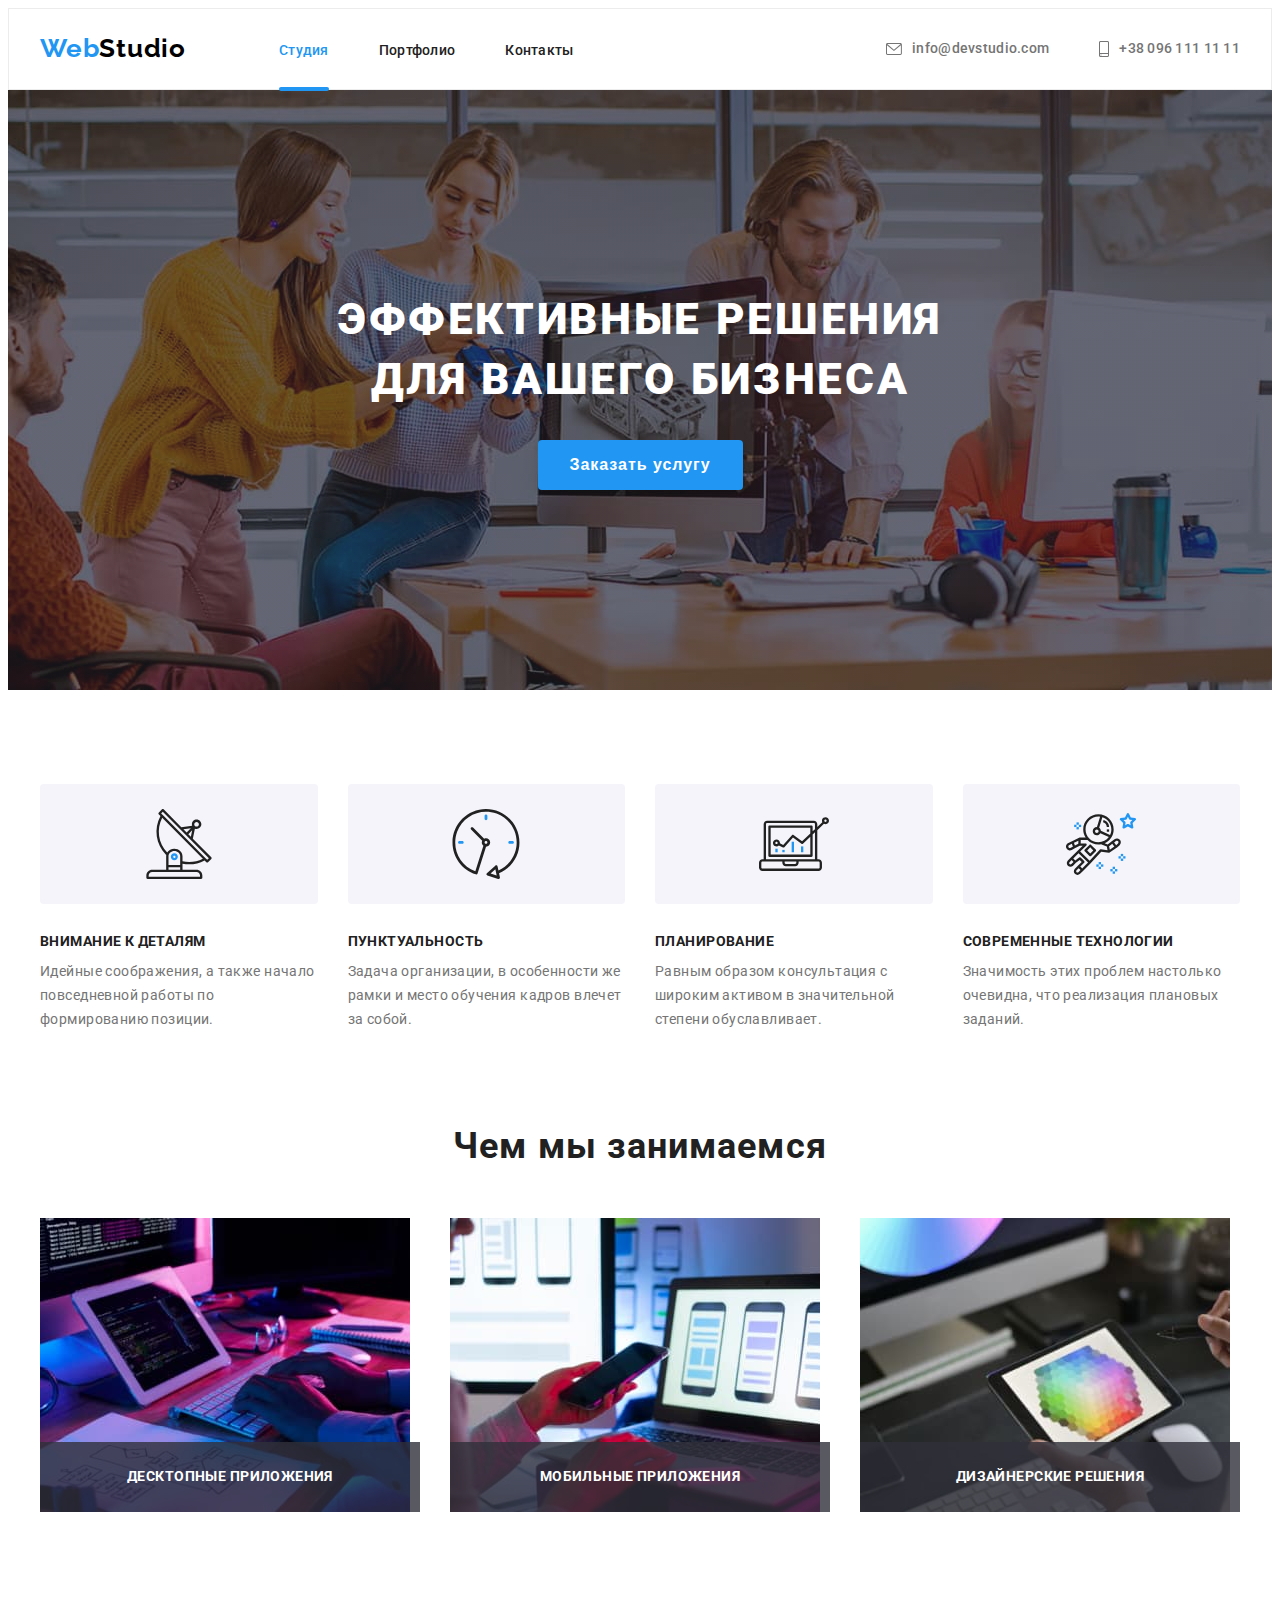
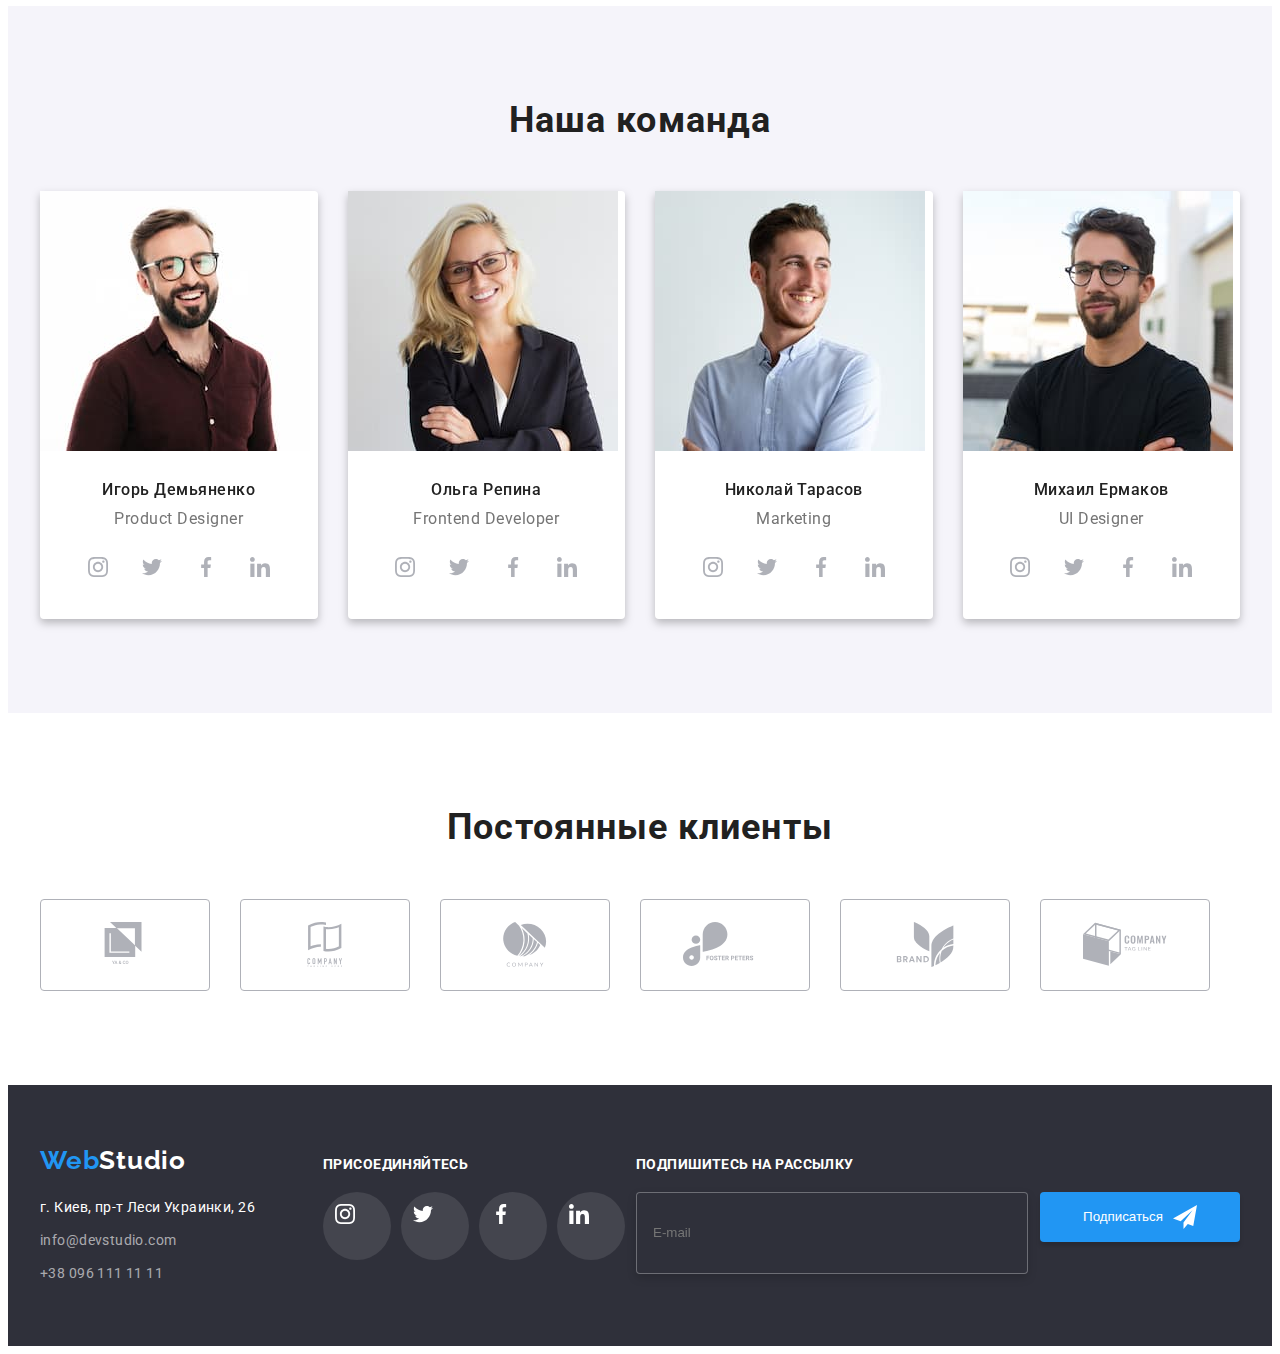
==== index.html @ 734fd3cb "added BEM" ====
<!DOCTYPE html>
<html lang="ru">
<head>
    <meta charset="UTF-8">
    <meta http-equiv="X-UA-Compatible" content="IE=edge">
    <meta name="viewport" content="width=, initial-scale=1.0">
    <title>WebStudio</title>
    <link rel="preconnect" href="https://fonts.gstatic.com">
    <link href="https://fonts.googleapis.com/css2?family=Raleway:wght@700&family=Roboto:wght@400;500;700;900&display=swap"
        rel="stylesheet">
    <link rel="stylesheet" href="https://cdnjs.cloudflare.com/ajax/libs/modern-normalize/1.0.0/modern-normalize.min.css"
        integrity="sha512-ISS7cAi1PEhQ8jnbJpJZMd29NlhNj4AWYyLOSp2CE/CsHxTCu+r+t0D2yoJudVrd0/8fTVPUVDzY5Tvli75u/g=="
        crossorigin="anonymous" />
    <link rel="stylesheet" href="./css/styles.css">
</head>
<body>
    <header class="header">
        <div class="container header-top">
            <!--top line bg-->
            <nav class="header-nav">
                <!--WebStudio-->
            
                <a class="logo accent-logo" href="./index.html">Web<span class="second-accent-logo">Studio</span></a>

            
                <!--Menu Nav-->
                <ul class="menu-nav">
                  <li class="menu-nav__item">
                    <a class="menu-nav__link active" href="./index.html">Студия</a>
                  </li>
                  <li class="menu-nav__item">
                    <a class="menu-nav__link" href="./portfolio.html">Портфолио</a>
                  </li>
                  <li class="menu-nav__item">
                    <a class="menu-nav__link" href="https://www.google.com">Контакты</a>
                  </li>
                </ul>
            
            </nav>
            
            <!-- contacts section -->
            <ul class="contacts__list">
                <li class="contacts__item">
                    <a class="contacts__link" href="mailto:info@devstudio.com"><svg class="contacts__icon" width="16" height="12">
                        <use href="./symbol-defs.svg#icon-mail"></use></svg>info@devstudio.com</a>
                </li>
                <li class="contacts__item">
                    <a class="contacts__link" href="tel:+38096111111"><svg class="contacts__icon" width="10" height="16">
                        <use href="./symbol-defs.svg#icon-smartphone"></use>
                    </svg>+38 096 111 11 11</a>
                </li>
            </ul>

        </div>

    </header>
   <main>

    <!-- top section hero-->

        <section class="hero__background">
            <div class="container hero">
                <h1 class="hero__titel">
                    Эффективные решения<br> для вашего бизнеса
                </h1>
                <button class="hero__btn" data-modal-open>Заказать услугу</button>

            </div>
        </section>

    <!-- features -->

        <section class="section">
            <div class="container">
                <h2 class="visually-hidden">
                                Особенности
                            </h2>

                <ul class="features__list">
                    <li class="features__item antenna">
                        <h3 class="features__title">
                            Внимание к деталям
                        </h3>
                        <p class="features__text">
                            Идейные соображения, а также начало повседневной работы по формированию позиции.
                        </p>
                    </li>
                    <li class="features__item clock">
                        <h3 class="features__title">
                            Пунктуальность
                        </h3>
                        <p class="features__text">
                            Задача организации, в особенности же рамки и место обучения кадров влечет за собой.
                        </p>
                    </li>
                    <li class="features__item diagram">
                        <h3 class="features__title">
                            Планирование
                        </h3>
                        <p class="features__text">
                            Равным образом консультация с широким активом в значительной степени обуславливает.
                        </p>
                    </li>
                    <li class="features__item astronaut">
                        <h3 class="features__title">
                            Современные технологии
                        </h3>
                        <p class="features__text">
                            Значимость этих проблем настолько очевидна, что реализация плановых заданий.
                        </p>
                    </li>
                </ul>
            </div>
        </section>

    <!-- occupation -->

        <section class="occupation">
            <div class="container">
                <h2 class="section-title">
                    Чем мы занимаемся
                </h2>
                <ul class="occupation__list">
                    <li class="occupation__item">
                        <img src="./images/box-1.jpg" alt="Десктопные приложения" width="370" height="294">
                        <p class="occupation__text">Десктопные приложения</p>
                    </li>
                    <li class="occupation__item">
                        <img src="./images/box-2.jpg" alt="Мобильные приложения" width="370" height="294">
                        <p class="occupation__text">Мобильные приложения</p>
                    </li>
                    <li class="occupation__item">
                        <img src="./images/box-3.jpg" alt="Дизайнерские решения" width="370" height="294">
                        <p class="occupation__text">Дизайнерские решения</p>
                    </li>
                </ul>

            </div>
        </section> 

     <!-- our team -->

        <section class="our-team section">
            <div class="container">
                <h2 class="section-title">
                    Наша команда
                </h2>
                <ul class="our-team__list">
                    <li class="our-team__item">
                        <img src="./images/img.jpg" alt="Игорь Демьяненко Product Designer" width="270" height="260">
                        <h3 class="our-team__title">
                            Игорь Демьяненко
                        </h3>
                        <p class="our-team__text">
                            Product Designer
                        </p>
                        <ul class="social__list">
                            <li class="social__item"> <a class="social__link" href="#"><svg class="social__icon">
                                        <use href="./symbol-defs.svg#icon-instagram"></use>
                                    </svg></a></li>
                            <li class="social__item"> <a class="social__link" href="#"><svg class="social__icon">
                                        <use href="./symbol-defs.svg#icon-twitter"></use>
                                    </svg></a></li>
                            <li class="social__item"> <a class="social__link" href="#"><svg class="social__icon">
                                        <use href="./symbol-defs.svg#icon-facebook"></use>
                                    </svg></a></li>
                            <li class="social__item"> <a class="social__link" href="#"><svg class="social__icon">
                                        <use href="./symbol-defs.svg#icon-linkedin"></use>
                                    </svg></a></li>
                        </ul>
                    </li>
                    <li class="our-team__item">
                        <img src="./images/img(1).jpg" alt="Ольга Репина Frontend Developer" width="270" height="260">
                        <h3 class="our-team__title">
                            Ольга Репина
                        </h3>
                        <p class="our-team__text">
                            Frontend Developer
                        </p>
                        <ul class="social__list">
                            <li class="social__item"> <a class="social__link" href="#"><svg class="social__icon">
                                        <use href="./symbol-defs.svg#icon-instagram"></use>
                                    </svg></a></li>
                            <li class="social__item"> <a class="social__link" href="#"><svg class="social__icon">
                                        <use href="./symbol-defs.svg#icon-twitter"></use>
                                    </svg></a></li>
                            <li class="social__item"> <a class="social__link" href="#"><svg class="social__icon">
                                        <use href="./symbol-defs.svg#icon-facebook"></use>
                                    </svg></a></li>
                            <li class="social__item"> <a class="social__link" href="#"><svg class="social__icon">
                                        <use href="./symbol-defs.svg#icon-linkedin"></use>
                                    </svg></a></li>
                        </ul>
                    </li>
                    <li class="our-team__item">
                        <img src="./images/img(2).jpg" alt="Николай Тарасов Marketing" width="270" height="260">
                        <h3 class="our-team__title">
                            Николай Тарасов
                        </h3>
                        <p class="our-team__text">
                            Marketing
                        </p>
                        <ul class="social__list">
                            <li class="social__item"> <a class="social__link" href="#"><svg class="social__icon">
                                        <use href="./symbol-defs.svg#icon-instagram"></use>
                                    </svg></a></li>
                            <li class="social__item"> <a class="social__link" href="#"><svg class="social__icon">
                                        <use href="./symbol-defs.svg#icon-twitter"></use>
                                    </svg></a></li>
                            <li class="social__item"> <a class="social__link" href="#"><svg class="social__icon">
                                        <use href="./symbol-defs.svg#icon-facebook"></use>
                                    </svg></a></li>
                            <li class="social__item"> <a class="social__link" href="#"><svg class="social__icon">
                                        <use href="./symbol-defs.svg#icon-linkedin"></use>
                                    </svg></a></li>
                        </ul>
                    </li>
                    <li class="our-team__item">
                        <img src="./images/img(3).jpg" alt="Михаил Ермаков UI Designer" width="270" height="260">
                        <h3 class="our-team__title">
                            Михаил Ермаков
                        </h3>
                        <p class="our-team__text">
                            UI Designer
                        </p>
                        <ul class="social__list">
                            <li class="social__item"> <a class="social__link" href="#"><svg class="social__icon">
                                        <use href="./symbol-defs.svg#icon-instagram"></use>
                                    </svg></a></li>
                            <li class="social__item"> <a class="social__link" href="#"><svg class="social__icon">
                                        <use href="./symbol-defs.svg#icon-twitter"></use>
                                    </svg></a></li>
                            <li class="social__item"> <a class="social__link" href="#"><svg class="social__icon">
                                        <use href="./symbol-defs.svg#icon-facebook"></use>
                                    </svg></a></li>
                            <li class="social__item"> <a class="social__link" href="#"><svg class="social__icon">
                                        <use href="./symbol-defs.svg#icon-linkedin"></use>
                                    </svg></a></li>
                        </ul>
                    </li>
                </ul>
            </div>

        </section>

        <!-- Regular customers -->
        <section class="section">
            <div class="container">
                <h2 class="section-title">
                    Постоянные клиенты
                </h2>
                <ul class="customers__list">
                    <li class="customers__item">
                        <a class="customers__link" href="#">
                            <svg class="customers__logo">
                                <use href="./symbol-defs.svg#icon-logo1"></use>
                            </svg>
                        </a>
                    </li>
                    <li class="customers__item">
                        <a class="customers__link" href="#">
                            <svg class="customers__logo">
                                <use href="./symbol-defs.svg#icon-logo2"></use>
                            </svg>
                        </a>
                    </li>
                    <li class="customers__item">
                        <a class="customers__link" href="#">
                            <svg class="customers__logo">
                                <use href="./symbol-defs.svg#icon-logo3"></use>
                            </svg>
                        </a>
                    </li>
                    <li class="customers__item">
                        <a class="customers__link" href="#">
                            <svg class="customers__logo">
                                <use href="./symbol-defs.svg#icon-logo4"></use>
                            </svg>
                        </a>
                    </li>
                    <li class="customers__item">
                        <a class="customers__link" href="#">
                            <svg class="customers__logo">
                                <use href="./symbol-defs.svg#icon-logo5"></use>
                            </svg>
                        </a>
                    </li>
                    <li class="customers__item">
                        <a class="customers__link" href="#">
                            <svg class="customers__logo">
                                <use href="./symbol-defs.svg#icon-logo6"></use>
                            </svg>
                        </a>
                    </li>

                    
                </ul>
            </div>

        </section>

   </main>

   <footer class="footer">

        <div class="footer-line container">
            <div class="footer-left-side  footer-calc">
              <div class="bottom-section footer-calc">
                <a class="logo logo-bottom accent-logo" href="./index.html">Web<span
                    class="second-accent-logofooter">Studio</span></a>
            
                <address>
                  <ul class="address__list">
                    <li class="footer__item address-style">г. Киев, пр-т Леси Украинки, 26</li>
                    <li class="footer__item">
                      <a class="footer__link" href="mailto:info@devstudio.com">info@devstudio.com</a>
                    </li>
                    <li class="footer__item">
                      <a class="footer__link" href="tel:+38096111111">+38 096 111 11 11</a>
                    </li>
                  </ul>
                </address>
              </div>
              <div class="footer-calc">
                <h3 class="join-titel">присоединяйтесь</h3>
                <ul class="footer-social__list">
                  <li class="footer-social__item"> <a class="footer-social__link" href="#"><svg class="footer-social__icon">
                        <use href="./symbol-defs.svg#icon-instagram"></use>
                      </svg></a></li>
                  <li class="footer-social__item"> <a class="footer-social__link" href="#"><svg class="footer-social__icon">
                        <use href="./symbol-defs.svg#icon-twitter"></use>
                      </svg></a></li>
                  <li class="footer-social__item"> <a class="footer-social__link" href="#"><svg class="footer-social__icon">
                        <use href="./symbol-defs.svg#icon-facebook"></use>
                      </svg></a></li>
                  <li class="footer-social__item"> <a class="footer-social__link" href="#"><svg class="footer-social__icon">
                        <use href="./symbol-defs.svg#icon-linkedin"></use>
                      </svg></a></li>
                </ul>
              </div>
            </div>
            <div class="footer-calc">
              <p class="footer-right-side__title">Подпишитесь на рассылку</p>
              <form class="footer__form">
                <input class="footer__input" type="text" placeholder="E-mail">
                <button class="footer__btn" type="submit">Подписаться<svg class="footer__btn-svg">
                  <use href="./symbol-defs.svg#icon-icon-send"></use>
                </svg></button>
              </form>
            </div>
        </div>

   </footer>

<div class="backdrop is-hidden" data-modal>
  <div class="modal">
    <button class="modal__btn-close" type="button" data-modal-close>
      <svg class="modal__btn-svg">
      <use href="./symbol-defs.svg#icon-close-black"></use>
    </svg></button>
    <form class="modal__form" action="#">
      <p class="modal__head">
        Оставьте свои данные, мы вам перезвоним
      </p>
      <label class="modal__item">
        Имя
        <span class="modal__item-box">
          <input type="text" class="modal__input" name="user-name">
          <svg class="modal__icon">
            <use href="./symbol-defs.svg#person"></use>
          </svg>
        </span>
      </label>
      <label class="modal__item">
        Телефон
        <span class="modal__item-box">
          <input type="tel" class="modal__input" name="user-phone">
          <svg class="modal__icon">
            <use href="./symbol-defs.svg#phone"></use>
          </svg>
        </span>
      </label>
      <label class="modal__item">
        Почта
        <span class="modal__item-box">
          <input type="email" class="modal__input" name="user-email">
          <svg class="modal__icon">
            <use href="./symbol-defs.svg#email"></use>
          </svg>
        </span>
      </label>
      <label class="modal__item">
        Комментарий
        <textarea name="user-message" class="modal__message" placeholder="Введите текст"></textarea>
      </label>
      <input type="checkbox" class="modal__term visually-hidden" id="user-policy" name="user-policy">
      <label for="user-policy" class="modal__term-desc">
        Соглашаюсь с рассылкой и принимаю &nbsp; <a class="modal__term-link" href="#">Условия договора</a>
      </label>
      <button type="submit" class="modal__submit-btn">Отправить</button>

    </form>
  </div>

</div>
   
<script src="./js/modal.js"></script>
</body>
</html>
---- css/styles.css ----
:root {
  --primary-text-color: #757575;
  --title-text-color: #212121;
  --accent-color: #2196f3;
  --primary-white-color: #ffffff;
  --cubic: cubic-bezier(0.4, 0, 0.2, 1);
}
/* font-family: "Raleway", sans-serif;
font-family: "Roboto", sans-serif; */

body {
  font-family: Roboto;
  background-color: var(--primary-white-color);
  color: var(--primary-text-color);
  text-decoration: none;
}
img {
  display: block;
  max-width: 100%;
  height: auto;
}

h1,
h2,
h3,
h4,
h5,
h6 {
  color: var(--title-text-color);
  margin: 0;
}

p {
  margin: 0;
}

ul {
  margin: 0;
  padding: 0;
}

.container {
  margin: 0 auto;
  width: 1200px;
  padding-left: 15px;
  padding-right: 15px;
}
.section {
  padding: 94px 0px;
}
.section-title {
  margin: 0px 0px 50px;
  font-weight: bold;
  font-size: 36px;
  line-height: 1.16;
  text-align: center;
  letter-spacing: 0.03em;
}

.visually-hidden {
  position: absolute !important;
  clip: rect(1px 1px 1px 1px); /* IE6, IE7 */
  clip: rect(1px, 1px, 1px, 1px);
  padding: 0 !important;
  border: 0 !important;
  height: 1px !important;
  width: 1px !important;
  overflow: hidden;
}

/*======== site header ===========*/
.header {
  border: 1px solid #ececec;
}

.header-nav {
  display: flex;
  justify-self: start;
  align-items: center;
  padding: 24px 0px;
}

.header-top {
  display: flex;
  justify-content: space-between;
}

.logo {
  text-align: center;
  margin-right: 93px;
  font-family: "Raleway", sans-serif;
  font-weight: bold;
  font-size: 26px;
  line-height: 1.2;
  letter-spacing: 0.03em;
  color: #000000;
  text-decoration: none;
}

.accent-logo {
  color: var(--accent-color);
}
.second-accent-logo {
  color: #000000;
}
.menu-nav {
  display: flex;

  padding: 0px;
  text-decoration: none;
  list-style-type: none;
}
.menu-nav__item {
  margin-right: 50px;
}
.menu-nav__item:last-child {
  margin-right: 0;
}

.menu-nav__link {
  position: relative;
  color: var(--title-text-color);
  text-decoration: none;
  cursor: pointer;
  font-weight: 500;
  font-size: 14px;
  line-height: 1.14;
  letter-spacing: 0.02em;
  text-decoration: none;
  transition: color 250ms var(--cubic);
}
.menu-nav .menu-nav__link:active {
  color: var(--accent-color);
}
.menu-nav .menu-nav__link:focus {
  color: var(--accent-color);
}

.menu-nav__link:hover {
  color: var(--accent-color);
}

.active {
  color: var(--accent-color);
}
.active::after {
  position: absolute;
  left: 0;
  bottom: -33px;
  content: "";
  display: block;
  width: 100%;
  height: 4px;
  border-radius: 2px;
  background-color: var(--accent-color);
}
/*============ contacts section ============*/

.contacts__list {
  display: flex;
  justify-content: flex-end;
  list-style-type: none;
  padding: 32px 0px;
}

.contacts__item {
  margin-left: 50px;
}
.contacts__item:first-child {
  margin-left: 0;
}

.contacts__link {
  display: flex;
  justify-content: center;
  align-items: center;
  font-weight: 500;
  font-size: 14px;
  line-height: 1.14;
  letter-spacing: 0.02em;
  text-decoration: none;
  cursor: pointer;
  color: var(--primary-text-color);
  transition: color 250ms var(--cubic);
}

.contacts__link:focus,
.contacts__link:hover {
  color: var(--accent-color);
}

.contacts__link:focus svg,
.contacts__link:hover svg {
  fill: var(--accent-color);
}

.contacts__icon {
  fill: var(--primary-text-color);
  margin-right: 10px;
}
.contacts-item:focus,
.contacts-item:hover .contacts__icon {
  fill: var(--accent-color);
}
.contacts__icon:focus,
.contacts__icon:hover {
  fill: var(--accent-color);
}
/*============= MAIN =================*/
/*=========== top section ==========*/

.hero__background {
  background-color: #2f303a;
  max-width: 1600px;
  max-height: 600px;
  background-image: linear-gradient(
      rgba(47, 48, 58, 0.4),
      rgba(47, 48, 58, 0.4)
    ),
    url("../images/Img-body.jpg");
  background-repeat: no-repeat;
  margin: 0 auto;
  background-position: center;
}

.hero {
  text-align: center;
  padding-top: 200px;
  padding-bottom: 200px;
}
.hero__titel {
  margin-bottom: 30px;
  text-align: center;
  font-weight: 900;
  font-size: 44px;
  line-height: 1.36;
  color: var(--primary-white-color);
  letter-spacing: 0.06em;
  text-transform: uppercase;
}
/*================ button ==============*/

.hero__btn {
  display: block;
  text-align: center;
  font-weight: bold;
  font-size: 16px;
  margin: 0 auto;
  padding: 10px 32px;
  border: 0px;
  border-radius: 4px;
  line-height: 1.9;
  letter-spacing: 0.06em;
  color: var(--primary-white-color);
  background: var(--accent-color);
  box-shadow: 0px 4px 4px rgba(0, 0, 0, 0.15);
  letter-spacing: 0.06em;
  transition: background-color 250ms var(--cubic);
}

.hero__btn:hover {
  background: #188ce8;
  box-shadow: 0px 4px 4px rgba(0, 0, 0, 0.15);
  border-radius: 4px;
}

/*============ features =============*/

/* hide title */

.features__list {
  display: flex;
  flex-wrap: wrap;
  list-style-type: none;
  margin-left: -30px;
}

.features__item {
  margin-left: 30px;
  flex-basis: calc((100% - 120px) / 4);
}

.features__item::before {
  display: block;
  content: "";
  height: 120px;
  margin-bottom: 30px;
  background-size: contain;
  background-repeat: no-repeat;
  background-position: center;
  background-color: #f5f4fa;
  border-radius: 4px;
  background-size: 70px;
}
.antenna::before {
  background-image: url("../images/antenna.svg");
}
.clock::before {
  background-image: url("../images/clock.svg");
}
.diagram::before {
  background-image: url("../images/diagram.svg");
}
.astronaut::before {
  background-image: url("../images/astronaut.svg");
}

.features__title {
  font-weight: bold;
  font-size: 14px;
  line-height: 1.14;
  letter-spacing: 0.03em;
  text-transform: uppercase;
  margin-bottom: 10px;
}

.features__text {
  font-size: 14px;
  line-height: 1.71;
  letter-spacing: 0.03em;
}

/*========= occupation ==========*/

.occupation {
  margin-bottom: 94px;
}

.occupation__list {
  display: flex;
  flex-wrap: wrap;
  list-style-type: none;
  margin-left: -30px;
}

.occupation__item {
  position: relative;
  margin-left: 30px;
  flex-basis: calc((100% / 3) - 30px);
}
.occupation__text {
  position: absolute;
  bottom: 0;
  left: 0;
  padding-top: 27px;
  padding-bottom: 27px;
  width: 100%;
  color: var(--primary-white-color);
  background-color: rgba(47, 48, 58, 0.8);
  font-weight: 700;
  font-size: 14px;
  line-height: 1.14;
  text-align: center;
  letter-spacing: 0.03em;
  text-transform: uppercase;
}

/*============= our-team =============*/

.our-team {
  background: #f5f4fa;
}

.our-team__list {
  display: flex;
  flex-wrap: wrap;
  list-style-type: none;
  margin-left: -30px;
}

.our-team__item {
  text-align: center;
  margin-left: 30px;
  box-sizing: border-box;
  flex-basis: calc((100% / 4) - 30px);
  border-radius: 4px;
  filter: drop-shadow(0px 4px 4px rgba(0, 0, 0, 0.25));
  background: var(--primary-white-color);
}

.our-team__title {
  margin-top: 30px;
  text-align: center;
  font-weight: 500;
  font-size: 16px;
  line-height: 1.18;
  letter-spacing: 0.03em;
}

.our-team__text {
  margin-top: 10px;

  font-size: 16px;
  line-height: 1.18;
  letter-spacing: 0.03em;
}

/* social-link */

.social__list {
  display: flex;
  list-style: none;
  justify-content: center;
  margin-top: 16px;
  margin-bottom: 30px;
}

.social__item:not(:last-child) {
  margin-right: 10px;
}

.social__link {
  display: flex;
  justify-content: center;
  align-items: center;
  width: 44px;
  height: 44px;
  border-radius: 50%;
  transition: fill 250ms var(--cubic), background-color 250ms var(--cubic);
}

.social__link:focus,
.social__link:hover {
  background-color: var(--accent-color);
}

.social__link:focus svg,
.social__link:hover svg {
  fill: var(--primary-white-color);
}

.social__icon {
  width: 20px;
  height: 20px;
  fill: #afb1b8;
}

.social__icon:hover {
  fill: var(--primary-white-color);
}

/*=========== Regular customers ============*/

.customers__list {
  display: flex;
  list-style: none;
}

.customers__item {
  flex-basis: calc((100% / 6) - 30px);
  margin-left: 30px;
}

.customers__item:first-child {
  margin: 0;
}
.customers__link {
  outline: none;
  display: flex;
  justify-content: center;
  align-items: center;
  fill: #afb1b8;
  height: 90px;
  border: 1px solid #afb1b8;
  border-radius: 4px;
  transition: fill 250ms var(--cubic);
}

.customers__logo {
  width: 50%;
  height: 50%;
}

.customers__link:focus,
.customers__link:hover {
  fill: var(--accent-color);
  border-color: var(--accent-color);
  box-sizing: border-box;
  border-radius: 4px;
}

/*============= footer ==========*/

.footer {
  background: #2f303a;
}
.footer-calc {
  flex-basis: calc((100% - 30px) / 2);
}

.footer-line {
  display: flex;
  justify-content: space-between;
  align-items: baseline;
  padding-top: 60px;
  padding-bottom: 60px;
}
.footer-left-side {
  display: flex;
  justify-content: space-between;
  align-items: baseline;
}

.bottom-section {
  display: flex;
  flex-direction: column;
}

.logo-bottom {
  text-align: start;
  margin-bottom: 20px;
}

.second-accent-logofooter {
  color: var(--primary-white-color);
}

.address-style {
  font-style: normal;
  font-weight: normal;
  font-size: 14px;
  line-height: 1.71;
  letter-spacing: 0.03em;
  text-decoration: none;
  color: var(--primary-white-color);
}

.address__list {
  list-style-type: none;
}

.footer__item:not(:last-child) {
  margin-bottom: 9px;
}

.footer__link {
  font-size: 14px;
  line-height: 1.71;
  letter-spacing: 0.03em;
  color: rgba(255, 255, 255, 0.6);
  text-decoration: none;
  text-decoration-line: none;
  font-style: normal;
}

/*======= join ========*/

.join-titel {
  font-weight: bold;
  font-size: 14px;
  line-height: 16px;
  letter-spacing: 0.03em;
  text-transform: uppercase;

  color: var(--primary-white-color);
}

.footer-social__list {
  display: flex;
  list-style: none;
  margin-top: 20px;
  padding: 0;
}

.footer-social__item {
  display: flex;
  justify-content: center;
  align-items: center;
  margin-left: 10px;
}

.footer-social__item:first-child {
  margin-left: 0;
}

.footer-social__link {
  width: 44px;
  height: 44px;
  padding: 12px;
  background: rgba(255, 255, 255, 0.1);
  border-radius: 44px;
  transition: background-color 250ms var(--cubic);
}
.social-item-footer:first-child {
  margin-left: 0;
}
.footer-social__link:focus,
.footer-social__link:hover {
  border-radius: 44px;
  background-color: var(--accent-color);
}
.footer-social__icon {
  width: 20px;
  height: 20px;

  fill: var(--primary-white-color);
}

.footer-social__icon:hover {
  fill: var(--primary-white-color);
}

/* ======= footer-right-side ========== */

.footer-right-side__title {
  margin-bottom: 20px;
  font-weight: bold;
  font-size: 14px;
  line-height: 16px;
  letter-spacing: 0.03em;
  text-transform: uppercase;
  color: var(--primary-white-color);
}

.footer__form {
  display: flex;
}

.footer__input {
  width: 358px;
  height: 50px;
  padding: 15px 16px;
  margin-right: 12px;
  color: var(--primary-white-color);
  background: #2f303a;
  border: 1px solid rgba(255, 255, 255, 0.3);
  filter: drop-shadow(0px 4px 4px rgba(0, 0, 0, 0.15));
  border-radius: 4px;
}

.footer__btn {
  display: flex;
  justify-content: center;
  align-items: center;
  padding: 0;
  width: 200px;
  height: 50px;
  border: none;
  color: var(--primary-white-color);
  background: var(--accent-color);
  box-shadow: 0px 4px 4px rgba(0, 0, 0, 0.15);
  border-radius: 4px;
}
.footer__btn:focus,
.footer__btn:hover {
  background: #188ce8;
  box-shadow: 0px 4px 4px rgba(0, 0, 0, 0.15);
  border-radius: 4px;
}
.footer__btn-svg {
  width: 24px;
  height: 24px;
  margin-left: 10px;
}
/*=========== portfolio ==============*/
/*=========== portfolio ==============*/

.portfolio__list-btn {
  display: flex;
  flex-wrap: wrap;
  justify-content: center;
  list-style-type: none;
  margin-bottom: 40px;
}

.portfolio__item-btn:not(:last-child) {
  margin-right: 8px;
  transition: color 250ms var(--cubic), background-color 250ms var(--cubic);
}

.portfolio__button {
  padding: 6px 22px;
  border: 0px;
  border-radius: 4px;
  font-weight: 500;
  font-size: 16px;
  line-height: 1.62;
  letter-spacing: 0.03em;
  color: var(--title-text-color);
  background: #f5f4fa;
  cursor: pointer;
  transition: background-color 250ms var(--cubic);
}

.portfolio__button:focus,
.portfolio__button:hover {
  color: var(--primary-white-color);
  background-color: var(--accent-color);
  box-shadow: 0px 3px 1px rgba(0, 0, 0, 0.1), 0px 1px 2px rgba(0, 0, 0, 0.08),
    0px 2px 2px rgba(0, 0, 0, 0.12);
}

.portfolio-card__list {
  display: flex;
  flex-wrap: wrap;
  list-style-type: none;
  margin-right: -30px;
  margin-top: -30px;
}

.portfolio-card__item {
  margin-right: 30px;
  margin-top: 30px;
  flex-basis: calc((100% - 90px) / 3);
  background: var(--primary-white-color);
  border: 1px solid #eeeeee;
  box-sizing: border-box;
  cursor: pointer;
}

.portfolio-card__item:hover {
  border: 1px solid #eeeeee;
  box-sizing: border-box;
  box-shadow: 0px 1px 1px rgba(0, 0, 0, 0.12), 0px 4px 4px rgba(0, 0, 0, 0.06),
    1px 4px 6px rgba(0, 0, 0, 0.16);
}
.portfolio-card__link {
  text-decoration: none;
}

.portfolio-card__img-box {
  position: relative;
  overflow: hidden;
}

.portfolio-card__hidden-text {
  position: absolute;
  top: 0;
  left: 0;
  width: 100%;
  height: 100%;
  padding: 63px 24px;
  background: rgba(33, 150, 243, 0.9);
  font-weight: 400;
  font-size: 18px;
  line-height: 1.55;
  color: #ffffff;
  letter-spacing: 0.03em;
  transition: transform 250ms cubic-bezier(0.4, 0, 0.2, 1);
  transform: translatey(101%);
}
.portfolio-card__link:focus .portfolio-card__hidden-text,
.portfolio-card__link:hover .portfolio-card__hidden-text {
  transform: translatey(0);
}

.portfolio-card__title {
  margin-bottom: 4px;
  font-weight: bold;
  font-size: 18px;
  line-height: 2;
  letter-spacing: 0.06em;
}

.portfolio-card__text {
  font-size: 16px;
  line-height: 1.87;
  letter-spacing: 0.03em;
  color: var(--primary-text-color);
}

.portfolio-card__bottom-box {
  padding: 20px 24px;
}

/* ============== backdrop ================= */

.is-hidden {
  opacity: 0;
  visibility: hidden;
  pointer-events: none;
}

.backdrop {
  position: fixed;
  top: 0;
  left: 0;
  width: 100vw;
  height: 100vh;
  background-color: rgba(0, 0, 0, 0.2);
  transition: fill 250ms var(--cubic);
}

.modal {
  position: absolute;
  left: 50%;
  top: 50%;
  transform: translate(-50%, -50%);
  width: 528px;
  height: 580px;
  background-color: #ffffff;
}

.modal__btn-close {
  position: absolute;
  display: flex;
  justify-content: center;
  align-items: center;
  top: 8px;
  right: 8px;
  width: 30px;
  height: 30px;
  background-color: transparent;
  border-radius: 50%;
  border: 1px solid rgba(0, 0, 0, 0.1);
  cursor: pointer;
  padding: 0;
}

.modal__btn-close:hover {
  color: var(--accent-color);
}

.modal__btn-svg {
  width: 18px;
  height: 18px;
  fill: currentColor;
}

.modal__form {
  display: flex;
  flex-direction: column;
  padding: 40px;
}

.modal__head {
  font-weight: bold;
  font-size: 20px;
  line-height: 23px;
  text-align: center;
  letter-spacing: 0.03em;
  margin-bottom: 12px;
  color: #212121;
}

.modal__item {
  font-size: 12px;
  line-height: 14px;
  letter-spacing: 0.01em;
  color: var(--primary-text-color);
}

.modal__item-box {
  position: relative;
  display: block;
  margin-top: 4px;
  margin-bottom: 10px;
}

.modal__input {
  width: 100%;
  height: 40px;
  padding-left: 42px;
  border: 1px solid rgba(33, 33, 33, 0.2);
  border-radius: 4px;
}
.modal__input:focus {
  border-color: var(--accent-color);
  outline: none;
}
.modal__input:focus + .modal-icon {
  fill: var(--accent-color);
}

.modal__icon {
  position: absolute;
  top: 50%;
  left: 12px;
  transform: translateY(-50%);
  width: 18px;
  height: 18px;
  transition: fill 250ms var(--cubic);
}

.modal__message {
  width: 100%;
  height: 120px;
  border: 1px solid rgba(33, 33, 33, 0.2);
  border-radius: 4px;
  margin-top: 4px;
  margin-bottom: 10px;
  padding: 12px 16px;
  resize: none;
}

.modal__message:focus {
  border-color: var(--accent-color);
  outline: none;
}

.modal__message::placeholder {
  font-size: 12px;
  line-height: 14px;
  letter-spacing: 0.01em;
  color: rgba(117, 117, 117, 0.5);
}
.modal__term-desc {
  display: flex;
  align-items: center;
  font-size: 14px;
  line-height: 24px;
  letter-spacing: 0.03em;
  margin-bottom: 20px;
  color: #757575;
}

.modal__term-desc::before {
  display: inline-block;
  content: "";
  width: 16px;
  height: 16px;
  margin-right: 7px;
  cursor: pointer;
  border: 2px solid var(--title-text-color);
  border-radius: 2px;
}

.modal__term:checked + .modal__term-desc::before {
  border-color: transparent;
  background-image: url(../images/icon-check.svg);
  background-size: contain;
  background-origin: border-box;
}

.modal__term:focus + .modal__term-desc::before {
  border: 2px solid var(--accent-color);
}
.modal__term-link {
  color: var(--accent-color);
}

.modal__submit-btn {
  align-self: center;
  font-weight: bold;
  font-size: 16px;
  line-height: 30px;
  padding: 10px 56px;
  color: #ffffff;
  background: #2196f3;
  box-shadow: 0px 4px 4px rgba(0, 0, 0, 0.15);
  border-radius: 4px;
  border: none;
  transition: fill 250ms var(--cubic);
}

.modal__submit-btn:focus,
.modal__submit-btn:hover {
  background: #188ce8;
  box-shadow: 0px 4px 4px rgba(0, 0, 0, 0.15);
  border-radius: 4px;
}
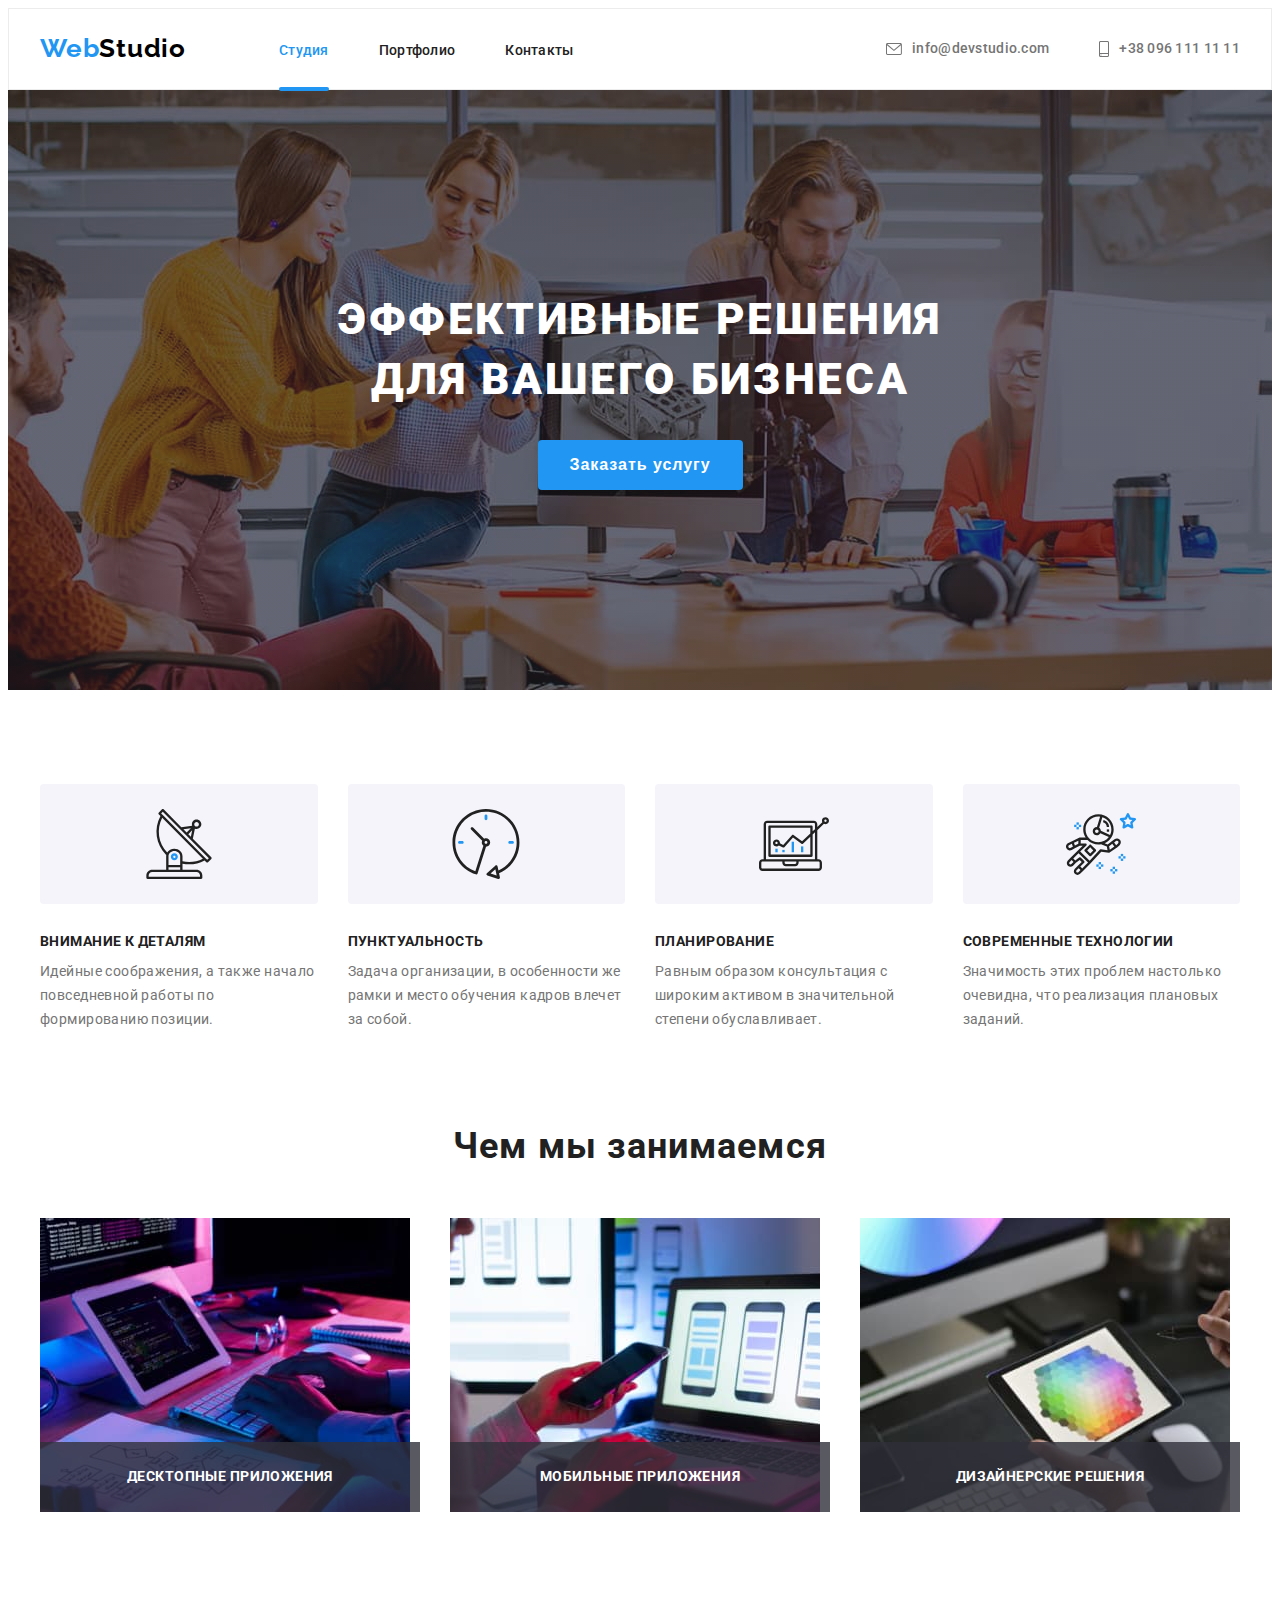
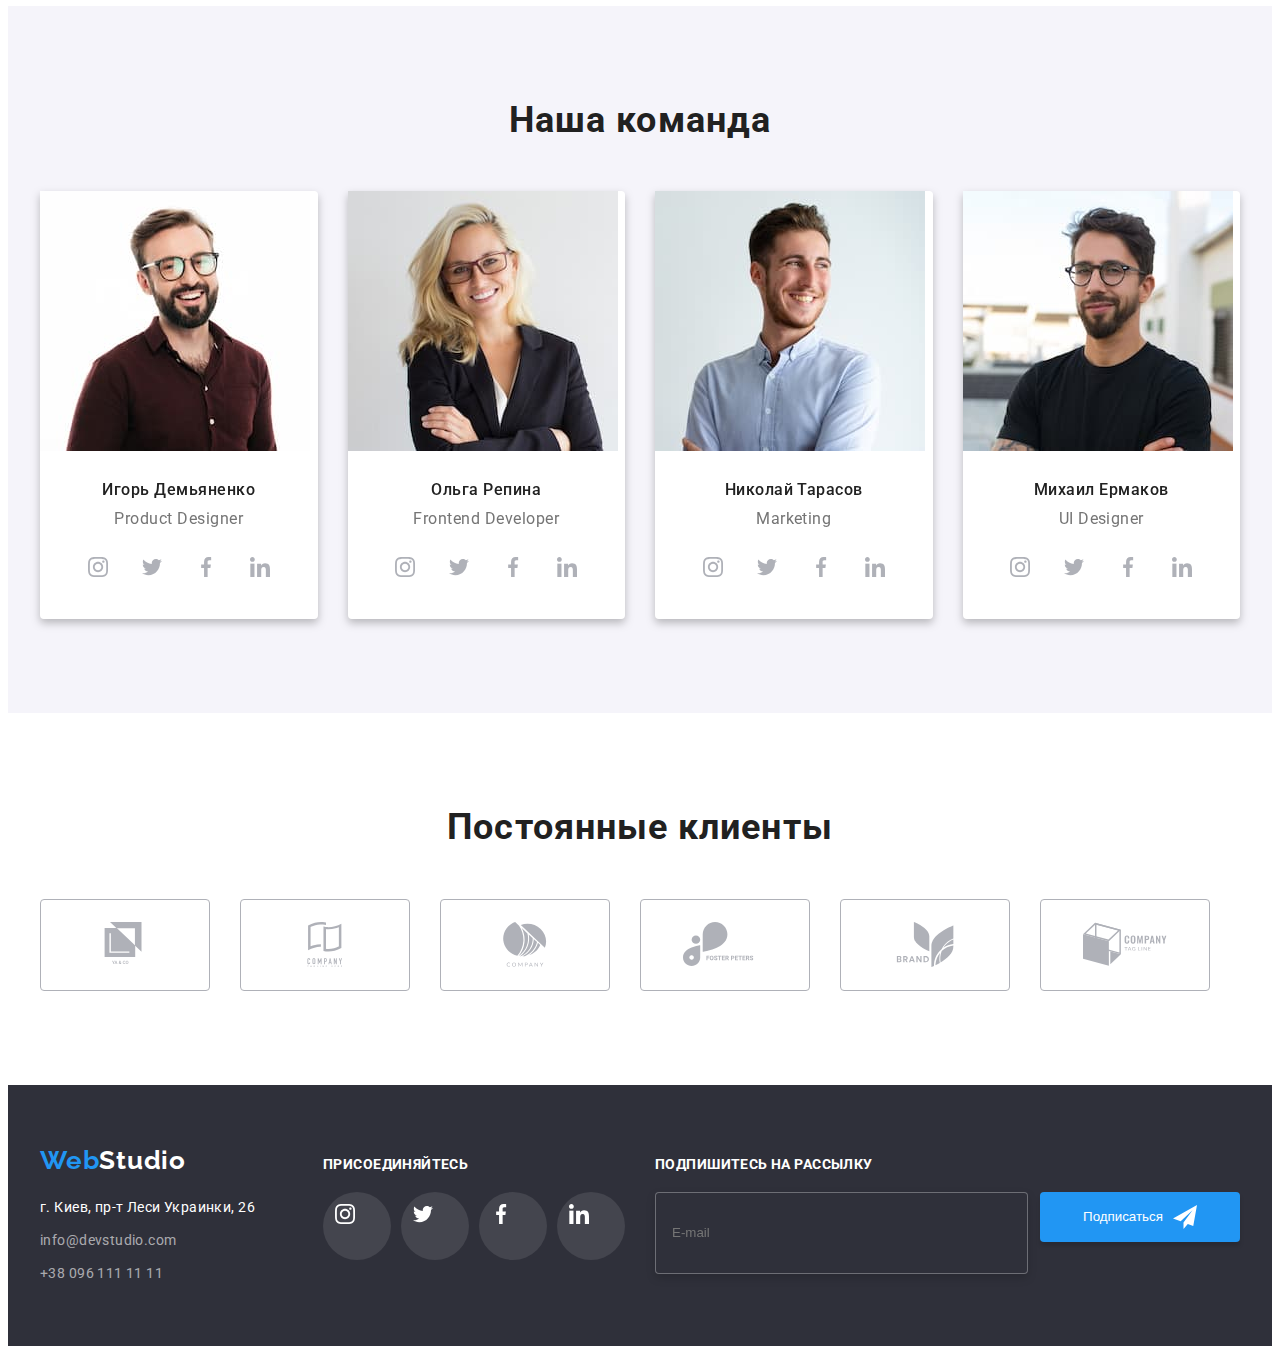
==== commit 00189d1d: "added sass" ====
--- a/index.html
+++ b/index.html
@@ -11,7 +11,7 @@
     <link rel="stylesheet" href="https://cdnjs.cloudflare.com/ajax/libs/modern-normalize/1.0.0/modern-normalize.min.css"
         integrity="sha512-ISS7cAi1PEhQ8jnbJpJZMd29NlhNj4AWYyLOSp2CE/CsHxTCu+r+t0D2yoJudVrd0/8fTVPUVDzY5Tvli75u/g=="
         crossorigin="anonymous" />
-    <link rel="stylesheet" href="./css/styles.css">
+    <link rel="stylesheet" href="./css/main.min.css">
 </head>
 <body>
     <header class="header">
@@ -342,7 +342,7 @@
             <div class="footer-calc">
               <p class="footer-right-side__title">Подпишитесь на рассылку</p>
               <form class="footer__form">
-                <input class="footer__input" type="text" placeholder="E-mail">
+                <input class="footer__input" type="text" name="email" placeholder="E-mail">
                 <button class="footer__btn" type="submit">Подписаться<svg class="footer__btn-svg">
                   <use href="./symbol-defs.svg#icon-icon-send"></use>
                 </svg></button>
--- a/css/main.min.css
+++ b/css/main.min.css
@@ -0,0 +1,2 @@
+:root{--primary-text-color: #757575;--title-text-color: #212121;--accent-color: #2196f3;--primary-white-color: #ffffff;--cubic: cubic-bezier(0.4, 0, 0.2, 1)}body{font-family:Roboto;background-color:var(--primary-white-color);color:var(--primary-text-color);text-decoration:none}img{display:block;max-width:100%;height:auto}h1,h2,h3,h4,h5,h6{color:var(--title-text-color);margin:0}p{margin:0}ul{margin:0;padding:0}.container{margin:0 auto;width:1200px;padding-left:15px;padding-right:15px}.section{padding:94px 0px}.visually-hidden{position:absolute !important;clip:rect(1px 1px 1px 1px);clip:rect(1px, 1px, 1px, 1px);padding:0 !important;border:0 !important;height:1px !important;width:1px !important;overflow:hidden}.section-title{margin:0px 0px 50px;font-weight:bold;font-size:36px;line-height:1.16;text-align:center;letter-spacing:0.03em}.header{border:1px solid #ececec}.header-nav{display:flex;justify-self:start;align-items:center;padding:24px 0px}.header-top{display:flex;justify-content:space-between}.logo{text-align:center;margin-right:93px;font-family:"Raleway", sans-serif;font-weight:bold;font-size:26px;line-height:1.2;letter-spacing:0.03em;color:#000000;text-decoration:none}.accent-logo{color:var(--accent-color)}.second-accent-logo{color:#000000}.menu-nav{display:flex;padding:0px;text-decoration:none;list-style-type:none}.menu-nav__item{margin-right:50px}.menu-nav__item:last-child{margin-right:0}.menu-nav__link{position:relative;color:var(--title-text-color);text-decoration:none;cursor:pointer;font-weight:500;font-size:14px;line-height:1.14;letter-spacing:0.02em;text-decoration:none;transition:color 250ms var(--cubic)}.menu-nav__link:hover{color:var(--accent-color)}.menu-nav .menu-nav__link:active{color:var(--accent-color)}.menu-nav .menu-nav__link:focus{color:var(--accent-color)}.active{color:var(--accent-color)}.active::after{position:absolute;left:0;bottom:-33px;content:"";display:block;width:100%;height:4px;border-radius:2px;background-color:var(--accent-color)}.contacts__list{display:flex;justify-content:flex-end;list-style-type:none;padding:32px 0px}.contacts__item{margin-left:50px}.contacts__item:first-child{margin-left:0}.contacts__link{display:flex;justify-content:center;align-items:center;font-weight:500;font-size:14px;line-height:1.14;letter-spacing:0.02em;text-decoration:none;cursor:pointer;color:var(--primary-text-color);transition:color 250ms var(--cubic)}.contacts__link:focus,.contacts__link:hover{color:var(--accent-color)}.contacts__link:focus svg,.contacts__link:hover svg{fill:var(--accent-color)}.contacts__icon{fill:var(--primary-text-color);margin-right:10px}.contacts__icon:focus,.contacts__icon:hover{fill:var(--accent-color)}.contacts__icon .contacts-item:focus,.contacts-item:hover .contacts__icon{fill:var(--accent-color)}.hero__background{background-color:#2f303a;max-width:1600px;max-height:600px;background-image:linear-gradient(rgba(47,48,58,0.4), rgba(47,48,58,0.4)),url("../images/Img-body.jpg");background-repeat:no-repeat;margin:0 auto;background-position:center}.hero{text-align:center;padding-top:200px;padding-bottom:200px}.hero__titel{margin-bottom:30px;text-align:center;font-weight:900;font-size:44px;line-height:1.36;color:var(--primary-white-color);letter-spacing:0.06em;text-transform:uppercase}.hero__btn{display:block;text-align:center;font-weight:bold;font-size:16px;margin:0 auto;padding:10px 32px;border:0px;border-radius:4px;line-height:1.9;letter-spacing:0.06em;color:var(--primary-white-color);background:var(--accent-color);box-shadow:0px 4px 4px rgba(0,0,0,0.15);letter-spacing:0.06em;transition:background-color 250ms var(--cubic)}.hero__btn:hover{background:#188ce8;box-shadow:0px 4px 4px rgba(0,0,0,0.15);border-radius:4px}.features__list{display:flex;flex-wrap:wrap;list-style-type:none;margin-left:-30px}.features__item{margin-left:30px;flex-basis:calc((100% - 120px) / 4)}.features__item::before{display:block;content:"";height:120px;margin-bottom:30px;background-size:contain;background-repeat:no-repeat;background-position:center;background-color:#f5f4fa;border-radius:4px;background-size:70px}.antenna::before{background-image:url("../images/antenna.svg")}.clock::before{background-image:url("../images/clock.svg")}.diagram::before{background-image:url("../images/diagram.svg")}.astronaut::before{background-image:url("../images/astronaut.svg")}.features__title{font-weight:bold;font-size:14px;line-height:1.14;letter-spacing:0.03em;text-transform:uppercase;margin-bottom:10px}.features__text{font-size:14px;line-height:1.71;letter-spacing:0.03em}.occupation{margin-bottom:94px}.occupation__list{display:flex;flex-wrap:wrap;list-style-type:none;margin-left:-30px}.occupation__item{position:relative;margin-left:30px;flex-basis:calc((100% / 3) - 30px)}.occupation__text{position:absolute;bottom:0;left:0;padding-top:27px;padding-bottom:27px;width:100%;color:var(--primary-white-color);background-color:rgba(47,48,58,0.8);font-weight:700;font-size:14px;line-height:1.14;text-align:center;letter-spacing:0.03em;text-transform:uppercase}.our-team{background:#f5f4fa}.our-team__list{display:flex;flex-wrap:wrap;list-style-type:none;margin-left:-30px}.our-team__item{text-align:center;margin-left:30px;box-sizing:border-box;flex-basis:calc((100% / 4) - 30px);border-radius:4px;filter:drop-shadow(0px 4px 4px rgba(0,0,0,0.25));background:var(--primary-white-color)}.our-team__title{margin-top:30px;text-align:center;font-weight:500;font-size:16px;line-height:1.18;letter-spacing:0.03em}.our-team__text{margin-top:10px;font-size:16px;line-height:1.18;letter-spacing:0.03em}.social__list{display:flex;list-style:none;justify-content:center;margin-top:16px;margin-bottom:30px}.social__item:not(:last-child){margin-right:10px}.social__link{display:flex;justify-content:center;align-items:center;width:44px;height:44px;border-radius:50%;transition:fill 250ms var(--cubic),background-color 250ms var(--cubic)}.social__link:focus,.social__link:hover{background-color:var(--accent-color)}.social__link:focus svg,.social__link:hover svg{fill:var(--primary-white-color)}.social__icon{width:20px;height:20px;fill:#afb1b8}.social__icon:hover{fill:var(--primary-white-color)}.customers__list{display:flex;list-style:none}.customers__item{flex-basis:calc((100% / 6) - 30px);margin-left:30px}.customers__item:first-child{margin:0}.customers__link{outline:none;display:flex;justify-content:center;align-items:center;fill:#afb1b8;height:90px;border:1px solid #afb1b8;border-radius:4px;transition:fill 250ms var(--cubic)}.customers__link:focus,.customers__link:hover{fill:var(--accent-color);border-color:var(--accent-color);box-sizing:border-box;border-radius:4px}.customers__logo{width:50%;height:50%}.footer{background:#2f303a}.footer-calc{flex-basis:calc((100% - 30px) / 2)}.footer-line{display:flex;justify-content:space-between;align-items:baseline;padding-top:60px;padding-bottom:60px}.footer-left-side{display:flex;justify-content:space-between;align-items:baseline}.bottom-section{display:flex;flex-direction:column}.logo-bottom{text-align:start;margin-bottom:20px}.second-accent-logofooter{color:var(--primary-white-color)}.address-style{font-style:normal;font-weight:normal;font-size:14px;line-height:1.71;letter-spacing:0.03em;text-decoration:none;color:var(--primary-white-color)}.address__list{list-style-type:none}.footer__item:not(:last-child){margin-bottom:9px}.footer__link{font-size:14px;line-height:1.71;letter-spacing:0.03em;color:rgba(255,255,255,0.6);text-decoration:none;text-decoration-line:none;font-style:normal}.join-titel{font-weight:bold;font-size:14px;line-height:16px;letter-spacing:0.03em;text-transform:uppercase;color:var(--primary-white-color)}.footer-social__list{display:flex;list-style:none;margin-top:20px;padding:0}.footer-social__item{display:flex;justify-content:center;align-items:center;margin-left:10px}.footer-social__item:first-child{margin-left:0}.footer-social__link{width:44px;height:44px;padding:12px;background:rgba(255,255,255,0.1);border-radius:44px;transition:background-color 250ms var(--cubic)}.footer-social__link:focus,.footer-social__link:hover{border-radius:44px;background-color:var(--accent-color)}.footer-social__icon{width:20px;height:20px;fill:var(--primary-white-color)}.footer-social__icon:hover{fill:var(--primary-white-color)}.footer-right-side__title{margin-bottom:20px;font-weight:bold;font-size:14px;line-height:16px;letter-spacing:0.03em;text-transform:uppercase;color:var(--primary-white-color)}.footer__form{display:flex}.footer__input{flex-grow:1;height:50px;padding:15px 16px;margin-right:12px;color:var(--primary-white-color);background:#2f303a;border:1px solid rgba(255,255,255,0.3);filter:drop-shadow(0px 4px 4px rgba(0,0,0,0.15));border-radius:4px}.footer__btn{display:flex;justify-content:center;align-items:center;padding:0;width:200px;height:50px;border:none;color:var(--primary-white-color);background:var(--accent-color);box-shadow:0px 4px 4px rgba(0,0,0,0.15);border-radius:4px}.footer__btn:focus,.footer__btn:hover{background:#188ce8;box-shadow:0px 4px 4px rgba(0,0,0,0.15);border-radius:4px}.footer__btn-svg{width:24px;height:24px;margin-left:10px}.portfolio__list-btn{display:flex;flex-wrap:wrap;justify-content:center;list-style-type:none;margin-bottom:40px}.portfolio__item-btn:not(:last-child){margin-right:8px;transition:color 250ms var(--cubic),background-color 250ms var(--cubic)}.portfolio__button{padding:6px 22px;border:0px;border-radius:4px;font-weight:500;font-size:16px;line-height:1.62;letter-spacing:0.03em;color:var(--title-text-color);background:#f5f4fa;cursor:pointer;transition:background-color 250ms var(--cubic)}.portfolio__button:focus,.portfolio__button:hover{color:var(--primary-white-color);background-color:var(--accent-color);box-shadow:0px 3px 1px rgba(0,0,0,0.1),0px 1px 2px rgba(0,0,0,0.08),0px 2px 2px rgba(0,0,0,0.12)}.portfolio-card__list{display:flex;flex-wrap:wrap;list-style-type:none;margin-right:-30px;margin-top:-30px}.portfolio-card__item{margin-right:30px;margin-top:30px;flex-basis:calc((100% - 90px) / 3);background:var(--primary-white-color);border:1px solid #eeeeee;box-sizing:border-box;cursor:pointer}.portfolio-card__item:hover{border:1px solid #eeeeee;box-sizing:border-box;box-shadow:0px 1px 1px rgba(0,0,0,0.12),0px 4px 4px rgba(0,0,0,0.06),1px 4px 6px rgba(0,0,0,0.16)}.portfolio-card__link{text-decoration:none}.portfolio-card__img-box{position:relative;overflow:hidden}.portfolio-card__hidden-text{position:absolute;top:0;left:0;width:100%;height:100%;padding:63px 24px;background:rgba(33,150,243,0.9);font-weight:400;font-size:18px;line-height:1.55;color:#ffffff;letter-spacing:0.03em;transition:transform 250ms cubic-bezier(0.4, 0, 0.2, 1);transform:translatey(101%)}.portfolio-card__link:focus .portfolio-card__hidden-text,.portfolio-card__link:hover .portfolio-card__hidden-text{transform:translatey(0)}.portfolio-card__title{margin-bottom:4px;font-weight:bold;font-size:18px;line-height:2;letter-spacing:0.06em}.portfolio-card__text{font-size:16px;line-height:1.87;letter-spacing:0.03em;color:var(--primary-text-color)}.portfolio-card__bottom-box{padding:20px 24px}.is-hidden{opacity:0;visibility:hidden;pointer-events:none}.backdrop{position:fixed;top:0;left:0;width:100vw;height:100vh;background-color:rgba(0,0,0,0.2);transition:fill 250ms var(--cubic)}.modal{position:absolute;left:50%;top:50%;transform:translate(-50%, -50%);width:100%;max-width:528px;min-height:580px;background-color:#ffffff}.modal__btn-close{position:absolute;display:flex;justify-content:center;align-items:center;top:8px;right:8px;width:30px;height:30px;background-color:transparent;border-radius:50%;border:1px solid rgba(0,0,0,0.1);cursor:pointer;padding:0}.modal__btn-close:hover{color:var(--accent-color)}.modal__btn-svg{width:18px;height:18px;fill:currentColor}.modal__form{display:flex;flex-direction:column;padding:40px}.modal__head{font-weight:bold;font-size:20px;line-height:23px;text-align:center;letter-spacing:0.03em;margin-bottom:12px;color:#212121}.modal__item{font-size:12px;line-height:14px;letter-spacing:0.01em;color:var(--primary-text-color)}.modal__item-box{position:relative;display:block;margin-top:4px;margin-bottom:10px}.modal__input{width:100%;height:40px;padding-left:42px;border:1px solid rgba(33,33,33,0.2);border-radius:4px}.modal__input:focus{border-color:var(--accent-color);outline:none}.modal__icon{position:absolute;top:50%;left:12px;transform:translateY(-50%);width:18px;height:18px;transition:fill 250ms var(--cubic)}.modal__input:focus+.modal__icon{fill:var(--accent-color)}.modal__message{width:100%;height:120px;border:1px solid rgba(33,33,33,0.2);border-radius:4px;margin-top:4px;margin-bottom:10px;padding:12px 16px;resize:none}.modal__message:focus{border-color:var(--accent-color);outline:none}.modal__message::placeholder{font-size:12px;line-height:14px;letter-spacing:0.01em;color:rgba(117,117,117,0.5)}.modal__term-desc{font-size:14px;line-height:24px;letter-spacing:0.03em;margin-bottom:20px;color:#757575}.modal__term-desc::before{display:inline-block;content:"";vertical-align:middle;width:16px;height:16px;margin-right:7px;cursor:pointer;border:2px solid var(--title-text-color);border-radius:2px}.modal__term:checked+.modal__term-desc::before{border-color:transparent;background-image:url(../images/icon-check.svg);background-size:contain;background-origin:border-box}.modal__term:focus+.modal__term-desc::before{border:2px solid var(--accent-color)}.modal__term-link{color:var(--accent-color)}.modal__submit-btn{align-self:center;font-weight:bold;font-size:16px;line-height:30px;padding:10px 56px;color:#ffffff;background:#2196f3;box-shadow:0px 4px 4px rgba(0,0,0,0.15);border-radius:4px;border:none;transition:fill 250ms var(--cubic)}.modal__submit-btn:focus,.modal__submit-btn:hover{background:#188ce8;box-shadow:0px 4px 4px rgba(0,0,0,0.15);border-radius:4px}
+/*# sourceMappingURL=main.min.css.map */